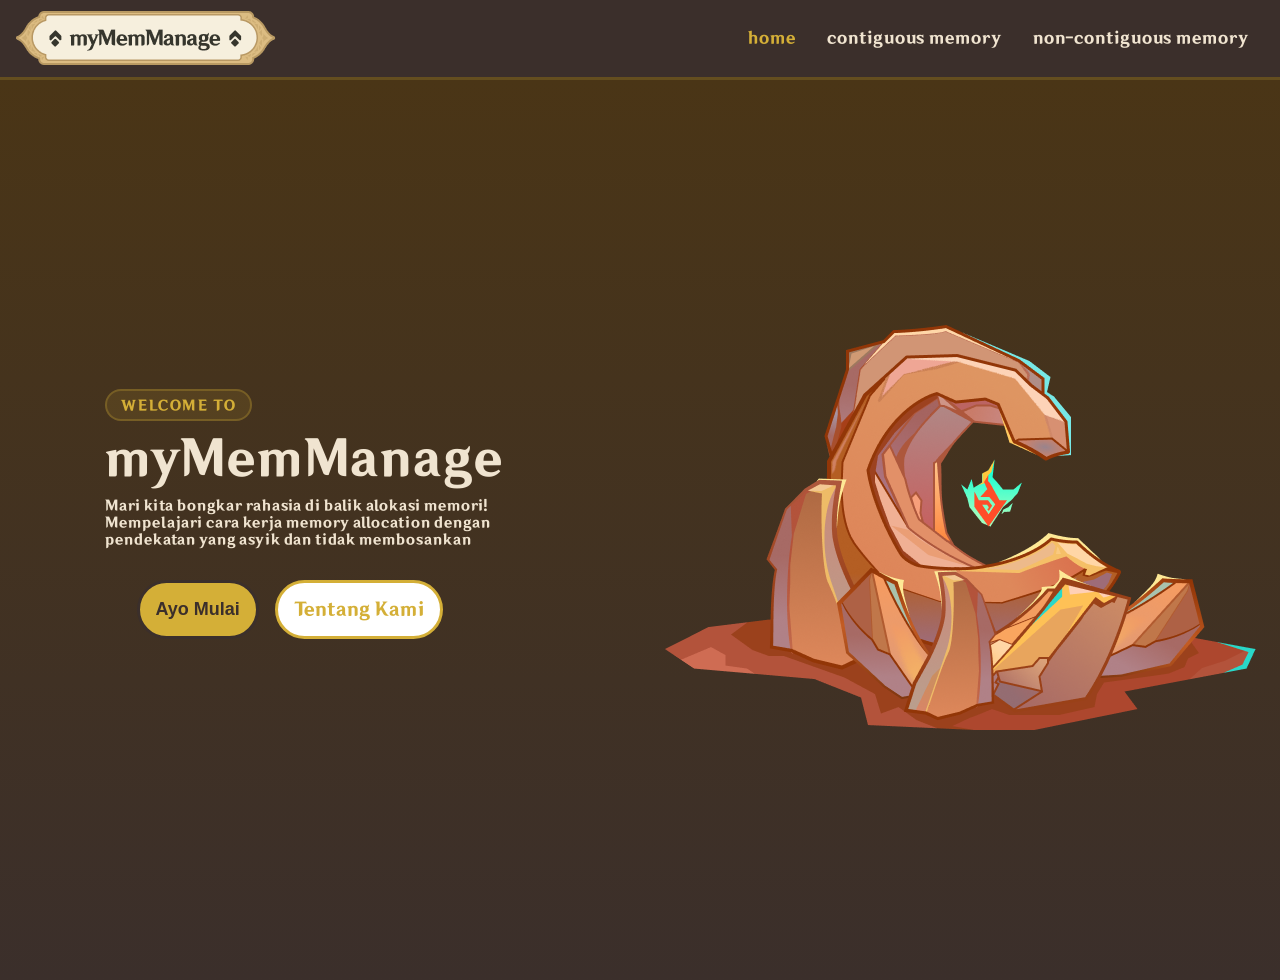
==== index.html @ b11a094e "Add files via upload" ====
<!DOCTYPE html>
<html lang="id">

<head>
    <meta charset="UTF-8">
    <meta name="viewport" content="width=device-width, initial-scale=1.0">
    <title>myMemManage - Manajemen Memori Sistem Operasi</title>
    <link rel="stylesheet" href="style.css">
    <!-- <link rel="stylesheet" href="styles.css"> -->

    <!-- Custom font loaded via styles.css @font-face. Pastikan file font berada di folder `fonts/` -->
</head>

<body>
    <nav>
        <div class="logo">
            <img src="img/logo.png" alt="">
        </div>
        <div class="navcontent">
            <a class="now" href="index.html">home</a>
            <a href="contiguous.html">contiguous memory</a>
            <a href="noncontiguous.html">non-contiguous memory</a>
        </div>
    </nav>
    <main class="scroller">
        <section class="s1">
            <div class="informasi">
                <div class="badge">
                    WELCOME TO
                </div>
                <div class="title">
                    myMemManage
                </div>
                <p class="homeDeskripsi">
                    Mari kita bongkar rahasia di balik alokasi memori! <br>
                    Mempelajari cara
                    kerja memory allocation dengan pendekatan
                    yang asyik dan tidak membosankan
                </p>
                <div class="homeButton1">
                    <button id="start-cta" class="homebutton1">Ayo Mulai</button>
                    <button id="about-btn" class="homebutton2">Tentang Kami</button>
                </div>
            </div>
            <div class="gambar">
                <img src="img/banner-illustration.png" alt="banner illustration">
            </div>
        </section>
        <section class="s2">
            <button class="content-nav prev" id="content-prev" aria-label="Previous page">
                    <img src="img/ikonnext.png" alt="Previous" class="nav-icon">
            </button>
            </div>
            <div class="h2border" id="h2border">
                <div class="h2title" id="h2title">
                    CONTIGUOUS MEMORY ALOCATION
                </div>
                <div class="h2deskripsi" id="h2deskripsi">
                    Salah satu metode manajemen memori paling dasar: setiap proses mendapatkan satu blok memori tunggal yang berkelanjutan. Metode ini sederhana namun rentan fragmentasi dan pemborosan ruang memori.
                </div>
                <div class="h2button">
                    <a class="homebutton1" href="contiguous.html">MULAI BELAJAR</a>
                    <a class="homebutton2" id="sim-btn" href="contiguous-practice.html">SIMULASI</a>
                    <a class="homebutton2" id="lat-btn" href="">LATIHAN</a>
                </div>
            </div>
            <button class="content-nav next" id="content-next" aria-label="Next page">
                    <img src="img/ikonnext.png" alt="Next" class="nav-icon">
            </button>
        </section>
        <section class="about-section">
        <div class="about-container container">
            <div class="about-inner">
                <h2 class="section-title">Tim Pengembang</h2>
                <p class="section-subtitle">Para ksatria yang membangun website ini</p>
                <div class="developers-grid">
                    <div class="developer-card">
                        <a href="https://youtube.com/clip/UgkxIiQjH1Uf32EOOM_zgAeAtCH2bLeSWOF2?si=AvWr2RPo5oJPWeBA"
                            class="developer-link" target="_blank" rel="noopener">
                            <div class="developer-avatar">
                                <img src="img/member1.png" alt="Developer 1">
                                <div class="avatar-frame"></div>
                            </div>
                        </a>
                        <h4 class="developer-name">Yusuf Abdurrahman</h4>
                    </div>

                    <div class="developer-card">
                        <a href="https://youtube.com/clip/UgkxIiQjH1Uf32EOOM_zgAeAtCH2bLeSWOF2?si=AvWr2RPo5oJPWeBA"
                            class="developer-link" target="_blank" rel="noopener">
                            <div class="developer-avatar">
                                <img src="img/member2.png" alt="Developer 2">
                                <div class="avatar-frame"></div>
                            </div>
                        </a>
                        <h4 class="developer-name">Muhammad Rifki Yusria Hatta</h4>
                    </div>

                    <div class="developer-card">
                        <a href="https://youtube.com/clip/UgkxIiQjH1Uf32EOOM_zgAeAtCH2bLeSWOF2?si=AvWr2RPo5oJPWeBA"
                            class="developer-link" target="_blank" rel="noopener">
                            <div class="developer-avatar">
                                <img src="img/member3.png" alt="Developer 3">
                                <div class="avatar-frame"></div>
                            </div>
                        </a>
                        <h4 class="developer-name">Fadhel Mochamad Syahrushiam</h4>
                    </div>

                    <div class="developer-card">
                        <a href="https://youtube.com/clip/UgkxIiQjH1Uf32EOOM_zgAeAtCH2bLeSWOF2?si=AvWr2RPo5oJPWeBA"
                            class="developer-link" target="_blank" rel="noopener">
                            <div class="developer-avatar">
                                <img src="img/member4.png" alt="Developer 4">
                                <div class="avatar-frame"></div>
                            </div>
                        </a>
                        <h4 class="developer-name">Yasraf Syifa Maulana</h4>
                    </div>

                    <div class="developer-card">
                        <a href="https://youtube.com/clip/UgkxIiQjH1Uf32EOOM_zgAeAtCH2bLeSWOF2?si=AvWr2RPo5oJPWeBA"
                            class="developer-link" target="_blank" rel="noopener">
                            <div class="developer-avatar">
                                <img src="img/member5.png" alt="Developer 5">
                                <div class="avatar-frame"></div>
                            </div>
                        </a>
                        <h4 class="developer-name">Aditya Ihsan Maulana</h4>
                    </div>

                    <div class="developer-card">
                        <a href="https://youtube.com/clip/UgkxIiQjH1Uf32EOOM_zgAeAtCH2bLeSWOF2?si=AvWr2RPo5oJPWeBA"
                            class="developer-link" target="_blank" rel="noopener">
                            <div class="developer-avatar">
                                <img src="img/member6.png" alt="Developer 6">
                                <div class="avatar-frame"></div>
                            </div>
                        </a>
                        <h4 class="developer-name">Muhammad Ziya Pasya Alghifari</h4>
                    </div>
                </div>
            </div>
    </section>
    <section class="footer">
        <div class="container footer-inner">
            <p class="footer-credit">Dibuat oleh Mahasiswa Informatika 2025 Universitas Siliwangi</p>
            <p class="footer-copy small">Copyright © Siliwangi University. All Rights Reserved <br>Tasikmalaya,
                Indonesia</p>
        </div>
    </section>
    </main>
    <script src="script.js"></script>
</body>

</html>
---- style.css ----
@font-face {
    font-family: "hywenhei";
    src: url(fonts/HYWenHei-85W.ttf);
    font-weight: 100 900;
    font-style: normal;
    font-display: swap;
}

*,
html {
    padding: 0;
    margin: 0;
}

body {
    font-size: 14px;
    font-family: 'hywenhei';
}



nav {
    background-color: #3b2f2b;
    font-family: 'hywenhei';
    height: 2.8rem;
    display: flex;
    justify-content: space-between;
    padding: 1rem;
    border-bottom: #644e1f solid;
    position: sticky;
    top: 0;
    z-index: 1000;

}

.navcontent {
    display: flex;
    justify-content: space-around;
    align-items: center;
}

.navcontent a {
    text-decoration: none;
    color: #f0e4d0;
    margin: 0 1rem;
    font-size: 16px;
    transition: all 0.2s ease-in-out;

}

.navcontent a:hover{
    transition: all 0.2s ease-in-out;
    transform: translateY(-1px);
    color: #d4af37;
    
}

.navcontent .now{
    color: #d4af37;
    
}

.logo {
    display: flex;
    align-items: center;
}

.scroller {
    height: 100vh;
    overflow-y: scroll;
    position: relative;
    scroll-snap-type: y mandatory;
}

.scroller::-webkit-scrollbar {
    display: none;
}

section {
    height: 100vh;
    scroll-snap-align: start;
}

.s1 {
    display: flex;
    justify-content: center;
    align-items: center;
    background-color: #3b2f2b;
    background-image: linear-gradient(to bottom, #4A3516, #3b2f2b);
}

.s2 {
    background-image: linear-gradient(to bottom, #F0E4D0, #cca46b);
    display: flex;
    justify-content: center;
    align-items: center;
    padding: 2rem;
}

.about-section {
    background-image: linear-gradient(to bottom, #cca46b, #F0E4D0);
    display: flex;
    flex-direction: column;
    justify-content: center;
    align-items: center;
    padding: 2rem;
}

/* section .footer{
    height: 30vh;
    scroll-snap-align: start;

} */


/* infoooo */

.badge {
    display: inline-block;
    background: rgba(212, 175, 55, 0.12);
    color: #d4af37;
    border: 2px solid rgba(212, 175, 55, 0.26);
    padding: 0.35rem 0.9rem;
    border-radius: 20px;
    font-weight: 800;
    letter-spacing: 1px;
    margin-bottom: 0.55rem;
}

.title {
    font-size: 48px;
    color: #f0e4d0;
    margin-bottom: 0.55rem;

}

.homeDeskripsi {
    color: #f0e4d0;
}

.informasi {
    font-family: 'hywenhei';
    padding: 5rem;
    margin: 1rem;
    max-width: 35%;
    /* background-color: blue; */


}

.homeButton1 {
    display: flex;
    gap: 1rem;
    align-items: center;
    margin: 2rem;
}

.homebutton1 {
    background-color: #d4af37;
    font-size: 18px;
    padding: 1rem;
    border-radius: 40px;
    border: 3px #3b2f2b solid;
    color: #3b2f2b;
    font-weight: bold;
}

.homebutton2 {
    border-style: none;
    border: 3px #d4af37 solid;
    background-color: #fff;
    font-size: 18px;
    padding: 1rem;
    border-radius: 40px;
    color: #d4af37;
    font-family: 'hywenhei';
    font-weight: bold;


}

.gambar {
    max-width: 50%;
    margin: 1rem;
    /* background-color: blue; */

}

/* =======================home2===================================== */

.h2border {
    border: #A1815B 5px solid;
    background-color: #D6C687;
    border-radius: 3rem;
    padding: 2rem;
    display: flex;
    flex-direction: column;
    justify-content: center;
    align-items: center;
    width: 75%;
    /* height: 70%; */
}

.h2title {
    font-size: 32px;
    margin-bottom: 1rem;
}

.h2deskripsi {
    color: #4A3516;
    width: 80%;
    text-align: justify;
    font-size: 22px;
}

.h2button {
    margin-top: 3rem;
    margin-bottom: 2rem;
}

.h2button a {
    text-decoration: none;

}

.content-nav {
    background-color: #fff;
    width: 56px;
    height: 96px;
    border-radius: 14px;
    display: inline-flex;
    align-items: center;
    justify-content: center;
    font-size: 36px;
    cursor: pointer;
    transition: all 0.2s ease-in-out;
    z-index: 5;
}

/* Icon image inside nav buttons */
.content-nav .nav-icon {
    width: 11rem;
    height: 11rem;
    display: block;
    /* background-color: #fff; */

    /* object-fit: contain; */
    /* make sure the icon is crisp against the button background */
    filter: drop-shadow(0 2px 4px rgba(0, 0, 0, 0.35));
}

/* rotate the prev icon 180deg so the same image can be reused */
.content-nav.prev .nav-icon {
    transform: rotate(180deg);
}

/* slightly reduce glyph/button padding so the icon sits centered visually */
.content-nav {
    padding: 6px;
}

.content-nav.prev {
    left: -28px;
}

.content-nav.next {
    right: -28px;
}

.content-nav:hover {
    transform: scale(1.1);
    transition: all 0.2s ease-in-out;
}

.content-nav:active{
    transform: scale(1);
    transition: all 0.2s ease-in-out;
}

/* =======================profil===================================== */
.h3info {
    font-size: 32px;
    margin-bottom: 1rem;
    display: flex;
    flex-direction: column;
    justify-content: center;
    align-items: center;
}

.h3subtitle {
    color: #4A3516;
    width: 80%;
    font-size: 18px;
}

.about-container {
    margin: 0 auto;
    position: relative;
    align-items: center;
    justify-content: center;
    display: flex;
    width: 90%;
    height: 75%;
}
.section-title{
    font-size: 32px;
}
.section-subtitle{
    color: #4A3516;
    font-size: 22px;
}



.about-inner {
    /* background-color: #fff; */
    display: flex;
    flex-direction: column;
    align-items: center;
    justify-content: flex-start;
    pointer-events: none;
}

.about-inner * {
    pointer-events: auto;
}

.developers-grid {
    display: grid;
    grid-template-columns: repeat(6, 1fr);
    gap: 3rem;
    margin-top: 2rem;
    padding: 2rem;
    border: #A1815B 5px solid;
    background-color: #D6C687;
    /* width: 90%;
    height: 70%; */
    border-radius: 3rem;
}

.developer-card {
    text-align: center;
    transition: transform 0.3s ease;
}

.developer-card:hover {
    transform: translateY(-10px);
}

.developer-avatar {
    position: relative;
    width: 160px;
    height: 250px;
    /* vertical frame height to match decorative border */
    margin: 0 auto 1rem;
    display: flex;
    align-items: center;
    justify-content: center;
}

.developer-avatar img {
    /* the member photo sits inside the decorative frame; size it to fit inside the carved area */
    width: 78%;
    height: 72%;
    object-fit: cover;
    display: block;
    border-radius: 6px;
}

.developer-card:hover .developer-avatar img {
    box-shadow: 0 12px 30px rgba(212, 175, 55, 0.6);
    transform: scale(1.03);
}

.avatar-frame {
    /* use the uploaded decorative border for each developer card */
    position: absolute;
    left: 0;
    top: 0;
    right: 0;
    bottom: 0;
    background-image: url("img/borderabout.png");
    background-repeat: no-repeat;
    background-position: center;
    background-size: 100% 100%;
    pointer-events: none;
    opacity: 0.95;
}

.developer-card:hover .avatar-frame {
    opacity: 1;
}

.developer-name {
    font-size: 1.1rem;
    color: var(--brown-dark);
    font-weight: 600;
    text-shadow: 1px 1px 2px rgba(0, 0, 0, 0.1);
}

/* ====================footer================================ */
.footer {
    display: flex;
    justify-content: center;
    align-items: center;
    background-color: #3b2f2b;
    text-align: center;
    background-image: linear-gradient(to bottom, #4A3516, #3b2f2b);
}

.footer-text {
    font-size: 1.1rem;
    
}

.footer-subtext {
    font-size: 0.9rem;
    opacity: 0.8;
}

.footer {
    height: 30vh;
    border-top: 1px solid rgba(255, 255, 255, 0.03);
}

.footer-inner {
    max-width: 1120px;
    margin: 0 auto;
    text-align: center;
    padding: 0 18px;
}

.footer-nav {
    display: flex;
    justify-content: center;
    gap: 28px;
    margin-bottom: 18px;
    flex-wrap: wrap;
}

.footer-nav a {
    opacity: 0.86;
    font-size: 0.92rem;
    text-decoration: none;
    transition: color 0.15s ease, opacity 0.15s ease;
}

.footer-nav a:hover {
    opacity: 1;
}

.footer-logo-wrap {
    margin: 6px 0 12px;
}

.footer-logo {
    width: 160px;
    height: auto;
    display: inline-block;
    filter: drop-shadow(0 8px 18px rgba(0, 0, 0, 0.6)) saturate(120%);
}

.footer-copy {
    color: var(--cream, #f6efe6);
    opacity: 0.72;
    font-size: 0.9rem;
    line-height: 1.45;
    margin: 8px auto 0;
    max-width: 900px;
}

.footer-copy.small {
    font-size: 0.78rem;
    opacity: 0.56;
    margin-top: 8px;
}

.footer-credit{
    color: #d4af37;
}



@media screen and (max-width: 768px) {
    body {
        font-size: 14px;
    }
    
    .navcontent {
        display: none;
    }

    .s1 {
        display: flex;
        justify-content: center;
        flex-wrap: wrap;
    }
}
---- styles.css ----
* {
  margin: 0;
  padding: 0;
  box-sizing: border-box;
}

/* Custom font embedding: let browser load the font files from the local `fonts/` folder. */
@font-face {
  font-family: "HYWenHei-85W";
  src: local("HYWenHei-85W"), url("fonts/HYWenHei-85W.woff2") format("woff2"),
    url("fonts/HYWenHei-85W.woff") format("woff"),
    url("fonts/HYWenHei-85W.ttf") format("truetype");
  font-weight: 100 900;
  font-style: normal;
  font-display: swap;
}

:root {
  /* adjusted palette to match reference: dark chocolate + warm gold + cream */
  /* softened/dimmed dark browns — made slightly lighter for better readability */
  --bg-dark: #3b2f2b; /* page background, a touch lighter */
  --panel-mid: #4a352f; /* mid tone for sections, slightly lifted */
  --brown-medium: #7a5a48; /* warmer medium brown */
  --brown-dark: #42312a; /* primary text brown — lighter than before */
  --gold: #d4af37;
  --gold-light: #f4d03f;
  --gold-dark: #b8860b;
  --cream: #f0e4d0; /* softer cream for cards */
  --shadow: rgba(0, 0, 0, 0.35);
  /* brand frame tuning: horizontal extra and vertical extra (include px) */
  --brand-frame-horiz: 64px;
  --brand-frame-vert: 18px;

  /* --navbar-top: rgba(47, 36, 32, 0.95);
  --navbar-bottom: rgba(63, 50, 45, 0.9); */
  --navbar-top: #3e3631;
  --navbar-bottom: #413934;

  --navright-top: rgba(58, 44, 34, 0.9);
  --navright-bottom: rgba(72, 54, 40, 0.88);

  --brand-plate-top: #352a26;
  --brand-plate-bottom: #2a1f1c;
  --brand-plate-border: #8a624f;
}



body {
  font-family: "HYWenHei-85W", sans-serif;
  /* add a subtle repeating diamond SVG tile on top, then radial highlight and diagonal textures */
  background-color: var(--bg-dark);
  background-image: url("data:image/svg+xml;utf8,<svg xmlns='http://www.w3.org/2000/svg' width='40' height='40'><polygon points='20,0 40,20 20,40 0,20' fill='%233F322D' opacity='0.04'/></svg>"),
    radial-gradient(
      circle at 10% 10%,
      rgba(212, 175, 55, 0.02) 0,
      transparent 30%
    ),
    linear-gradient(45deg, rgba(255, 255, 255, 0.01) 25%, transparent 25%),
    linear-gradient(-45deg, rgba(255, 255, 255, 0.01) 25%, transparent 25%);
  background-size: 40px 40px, cover, 40px 40px, 40px 40px;
  background-repeat: repeat, no-repeat, repeat, repeat;
  color: var(--brown-dark);
  overflow-x: hidden;
  min-height: 100vh;
}

/* Navbar Styles */
nav {
    background-color: #3b2f2b;
    height: 5rem;
    display: flex;
    justify-content: space-between;
    padding: 1rem;
    border-bottom: #644e1f solid;
    position: sticky;
    top: 0;
    z-index: 1000;

}

.navcontent {
    display: flex;
    justify-content: space-around;
    align-items: center;
}

.navcontent a {
    text-decoration: none;
    color: #f0e4d0;
    margin: 0 1rem;
    font-size: 16px;
    transition: all 0.2s ease-in-out;

}

.navcontent a:hover{
    transition: all 0.2s ease-in-out;
    transform: translateY(-1px);
    color: #d4af37;
}

.logo {
    display: flex;
    align-items: center;
}

.navcontent .now{
        color: #d4af37;

    /* text-decoration: underline; */
    font-weight: bolder;
}
/* Banner Section */
.banner {
  min-height: 90vh;
  display: flex;
  align-items: center;
  justify-content: center;
  position: relative;
  padding: 4rem 2rem;
  overflow: hidden;
}

.banner::before {
  content: "";
  position: absolute;
  top: 0;
  left: 0;
  right: 0;
  bottom: 0;
  /* dark overlay to improve contrast for banner text + decorative radial highlights */
  /* slightly lighter overlay so gold/cream text reads better */
  background: linear-gradient(rgba(141, 92, 1, 0.35), rgba(16, 12, 10, 0.35));
  pointer-events: none;
  z-index: 1;
}

.banner-content {
  text-align: center;
  z-index: 2;
  position: relative;
  max-width: 900px;
}

.banner-shapes {
  position: absolute;
  width: 100%;
  height: 100%;
  top: 0;
  left: 0;
  z-index: 0;
}

.shape {
  position: absolute;
  border: 3px solid var(--gold);
  opacity: 0.2;
  animation: float 6s ease-in-out infinite;
}

.shape-2 {
  width: 150px;
  height: 150px;
  top: 60%;
  right: 15%;
  border-radius: 50%;
  animation-delay: 2s;
}

.shape-3 {
  width: 180px;
  height: 180px;
  bottom: 15%;
  left: 20%;
  border-radius: 60% 40% 30% 70% / 60% 30% 70% 40%;
  animation-delay: 4s;
}

@keyframes float {
  0%,
  100% {
    transform: translateY(0) rotate(0deg);
  }
  50% {
    transform: translateY(-20px) rotate(5deg);
  }
}

.logo-container {
  margin-bottom: 2rem;
}

.logo-circle {
  width: 150px;
  height: 150px;
  margin: 0 auto 1.5rem;
  background: linear-gradient(135deg, var(--gold) 0%, var(--gold-light) 100%);
  border-radius: 50%;
  display: flex;
  align-items: center;
  justify-content: center;
  box-shadow: 0 0 30px rgba(212, 175, 55, 0.6),
    inset 0 0 20px rgba(255, 255, 255, 0.3);
  border: 5px solid var(--brown-dark);
  position: relative;
  animation: pulse 3s ease-in-out infinite;
}

/* Navbar logo image (uploaded by user: img/logo.png) */
.nav-left .brand .nav-logo {
  height: 50px; /* keep same size as before */
  width: auto;
  display: block;
  object-fit: contain;
  border-radius: 0; /* plain image, no rounding */
  background: transparent; /* preserve PNG alpha */
  background-color: transparent;
  /* remove any decorative effects so logo is plain */
  box-shadow: none;
  filter: none;
}

.nav-left .brand:hover {
  /* keep hover neutral so the logo doesn't gain extra decorative plates */
  box-shadow: none;
  transform: none;
}

/* Hide any leftover .brand-text inside navbar if present */
.nav-left .brand .brand-text {
  display: none;
}

/* remove previous ornamental frame pseudo-elements; the pill look is handled by .brand-text directly */
.brand-text::before {
  /* subtle inner decorative line to mimic the inset stroke seen in the reference */
  content: "";
  position: absolute;
  left: 4px;
  right: 4px;
  top: 4px;
  bottom: 4px;
  border-radius: 22px;
  pointer-events: none;
  box-shadow: inset 0 2px 0 rgba(255, 255, 255, 0.06),
    inset 0 -1px 0 rgba(0, 0, 0, 0.12);
  border: 2px solid rgba(255, 255, 255, 0.03);
}

.banner-title {
  font-size: 4.5rem;
  font-weight: 800;
  color: var(--gold);
  /* bright gold face with a subtle dark stroke and luminous glow */
  -webkit-text-stroke: 1px rgba(46, 36, 32, 0.6);
  text-shadow: 0 8px 20px rgba(0, 0, 0, 0.75), 0 2px 0 rgba(0, 0, 0, 0.6),
    0 0 20px rgba(212, 175, 55, 0.25);
  margin-bottom: 1rem;
  letter-spacing: 3px;
}

.greeting-text {
  font-size: 2rem;
  color: rgba(240, 228, 208, 0.96); /* near-cream for readability */
  margin-bottom: 1rem;
  font-weight: 700;
  text-shadow: 0 6px 14px rgba(0, 0, 0, 0.65), 0 0 10px rgba(212, 175, 55, 0.06);
}

.banner-description {
  font-size: 1.3rem;
  color: rgba(240, 228, 208, 0.88); /* softened cream for body copy */
  margin-bottom: 2.5rem;
  line-height: 1.6;
  text-shadow: 0 3px 10px rgba(0, 0, 0, 0.45);
}

.cta-button {
  background: linear-gradient(135deg, var(--gold) 0%, var(--gold-dark) 100%);
  color: var(--brown-dark);
  border: none;
  padding: 1.2rem 3rem;
  font-size: 1.3rem;
  font-weight: 700;
  font-family: inherit;
  border-radius: 50px;
  cursor: pointer;
  box-shadow: 0 8px 20px var(--shadow), inset 0 2px 5px rgba(255, 255, 255, 0.3);
  transition: all 0.3s ease;
  position: relative;
  overflow: hidden;
  text-transform: uppercase;
  letter-spacing: 2px;
  border: 3px solid var(--brown-dark);
}

.cta-button::before {
  content: "";
  position: absolute;
  top: 0;
  left: -100%;
  width: 100%;
  height: 100%;
  background: linear-gradient(
    90deg,
    transparent,
    rgba(255, 255, 255, 0.3),
    transparent
  );
  transition: left 0.5s;
}

.cta-button:hover::before {
  left: 100%;
}

.cta-button:hover {
  transform: translateY(-3px);
  box-shadow: 0 12px 25px var(--shadow),
    inset 0 2px 5px rgba(255, 255, 255, 0.4);
}

.cta-button:active {
  transform: translateY(-1px);
}

.button-text {
  margin-right: 10px;
}

.button-shield {
  font-size: 1.5rem;
}

/* --- Reworked Banner Styles (override earlier banner rules) --- */
.banner {
  min-height: 70vh;
  display: flex;
  align-items: center;
  position: relative;
  padding: 3.5rem 2rem 6rem 2rem;
  overflow: visible;
  background: linear-gradient(
    180deg,
    rgba(16, 12, 10, 0.14),
    rgba(16, 12, 10, 0.22)
  );
}

.banner-inner {
  display: flex;
  gap: 2.5rem;
  align-items: center;
  width: 100%;
  max-width: 1400px;
  margin: 0 auto;
  z-index: 3;
}

.banner-left {
  flex: 1 1 520px;
  color: var(--cream);
  text-align: left;
  padding: 2rem 1rem;
}

.badge {
  display: inline-block;
  background: rgba(212, 175, 55, 0.12);
  color: var(--gold);
  border: 2px solid rgba(212, 175, 55, 0.26);
  padding: 0.35rem 0.9rem;
  border-radius: 20px;
  font-weight: 800;
  letter-spacing: 1px;
  /* reduced gap to title for tighter grouping */
  margin-bottom: 0.55rem;
}

.banner-title {
  font-size: 3.4rem;
  line-height: 1.02;
  /* reduce top margin so badge and title sit closer together, and increase gap to subtitle */
  margin: 0.45rem 0 1rem 0;
  color: var(--cream);
  text-shadow: 0 8px 20px rgba(0, 0, 0, 0.6), 0 0 12px rgba(212, 175, 55, 0.08);
  -webkit-text-stroke: 0.6px rgba(46, 36, 32, 0.6);
}

.banner-subtitle {
  font-size: 1.15rem;
  color: rgba(240, 228, 208, 0.9);
  /* ensure comfortable spacing below title */
  margin: 0.9rem 0 1.6rem 0;
  max-width: 620px;
}

.banner-actions {
  display: flex;
  gap: 1rem;
  margin-top: 1.2rem;
}

.cta-button.primary {
  background: linear-gradient(135deg, var(--gold) 0%, var(--gold-dark) 100%);
  color: var(--brown-dark);
  border: 3px solid var(--brown-dark);
  padding: 0.9rem 1.6rem;
  font-weight: 800;
  border-radius: 999px;
}

.cta-button.ghost {
  background: transparent;
  color: #83630d;
  border: 3px solid #755807;
  padding: 0.8rem 1.4rem;
  border-radius: 999px;
}

.banner-right {
  flex: 1 1 560px;
  display: flex;
  align-items: center;
  justify-content: center;
  position: relative;
  padding: 0 1rem;
}

.banner-illustration {
  width: 100%;
  max-width: 780px;
  height: auto;
  display: block;
  object-fit: contain;
  transform: translateX(6%);
  filter: drop-shadow(0 18px 26px rgba(0, 0, 0, 0.6));
}

.banner-ribbon {
  position: absolute;
  left: 0;
  right: 0;
  bottom: -2rem;
  height: 110px;
  background: linear-gradient(
    90deg,
    rgba(212, 175, 55, 0.95),
    rgba(196, 144, 56, 0.9)
  );
  clip-path: polygon(0 10%, 100% 0%, 100% 70%, 0% 100%);
  box-shadow: 0 -10px 40px rgba(0, 0, 0, 0.5);
  z-index: 2;
  opacity: 0.95;
}

@keyframes float {
  0%,
  100% {
    transform: translateY(0) rotate(0deg);
  }
  50% {
    transform: translateY(-16px) rotate(4deg);
  }
}

/* keep CTA base class behaviors */
.cta-button {
  font-family: inherit;
  cursor: pointer;
  transition: all 0.25s ease;
}
.cta-button:hover {
  transform: translateY(-3px);
}
.cta-button:active {
  transform: translateY(-1px);
}

/* Responsive tweaks for the new banner */
@media (max-width: 900px) {
  .banner-inner {
    flex-direction: column-reverse;
    gap: 1.2rem;
  }
  .banner-left {
    text-align: center;
    padding: 1rem;
  }
  .banner-right {
    width: 100%;
  }
  .banner-title {
    font-size: 2.4rem;
  }
  .banner-subtitle {
    font-size: 1rem;
  }
  .banner-ribbon {
    display: none;
  }
}

/* End reworked banner CSS */

/* Preview Section */
.preview-section {
  /* padding: 6rem 2rem; */
  background: linear-gradient(180deg, #e8d5b7 0%, #e5ba8c 100%);
  /* position: relative; */
}

.preview-section::before {
  content: "";
  position: absolute;
  top: 0;
  left: 0;
  right: 0;
  height: 100px;
  background: linear-gradient(
    180deg,
    transparent 0%,
    rgba(139, 111, 71, 0.1) 100%
  );
}

.container {
  max-width: 1400px;
  margin: 0 auto;
  margin-top: 4rem;
}

.section-title {
  font-size: 3.5rem;
  text-align: center;
  color: var(--brown-dark);
  margin-bottom: 1rem;
  text-shadow: 2px 2px 0 var(--gold), 4px 4px 8px var(--shadow);
  position: relative;
  display: inline-block;
  width: 100%;
}

.section-title::before,
.section-title::after {
  /* replace decorative sword glyph with the uploaded star icon image */
  content: "";
  display: inline-block;
  width: 44px;
  height: 44px;
  margin: 0 2rem;
  vertical-align: middle;
  background-image: url("img/staricon.png");
  background-repeat: no-repeat;
  background-position: center;
  background-size: contain;
  opacity: 0.95;
}

.section-subtitle {
  text-align: center;
  font-size: 1.3rem;
  color: var(--brown-medium);
  margin-bottom: 4rem;
}

.materials-grid {
  display: grid;
  grid-template-columns: repeat(2, 1fr);
  gap: 3rem;
  margin-top: 3rem;
}

.material-card {
  background: linear-gradient(180deg, var(--cream) 0%, #efe2c8 100%);
  border: 3px solid rgba(75, 55, 45, 0.12);
  border-radius: 18px;
  padding: 2.2rem 2rem;
  text-align: center;
  position: relative;
  box-shadow: 0 10px 30px rgba(10, 8, 6, 0.6),
    inset 0 1px 0 rgba(255, 255, 255, 0.2);
  transition: transform 0.35s ease, box-shadow 0.35s ease;
  overflow: hidden;
}

.material-card::before {
  content: "";
  position: absolute;
  top: -50%;
  left: -50%;
  width: 200%;
  height: 200%;
  background: radial-gradient(
    circle,
    rgba(212, 175, 55, 0.1) 0%,
    transparent 70%
  );
  opacity: 0;
  transition: opacity 0.4s ease;
}

.material-card:hover::before {
  opacity: 1;
}

.material-card:hover {
  transform: translateY(-8px);
  box-shadow: 0 20px 50px rgba(10, 8, 6, 0.65),
    0 0 30px rgba(212, 175, 55, 0.08);
  border-color: rgba(212, 175, 55, 0.12);
}

.card-decoration {
  position: absolute;
  font-size: 2rem;
  opacity: 0.3;
  animation: float 4s ease-in-out infinite;
}

.card-top-left {
  top: 15px;
  left: 15px;
  animation-delay: 0s;
}

.card-top-right {
  top: 15px;
  right: 15px;
  animation-delay: 1s;
}

.card-bottom-left {
  bottom: 15px;
  left: 15px;
  animation-delay: 2s;
}

.card-bottom-right {
  bottom: 15px;
  right: 15px;
  animation-delay: 3s;
}

.material-icon {
  font-size: 5rem;
  margin-bottom: 1.5rem;
  filter: drop-shadow(2px 2px 4px var(--shadow));
}

.material-title {
  font-size: 2.5rem;
  color: var(--brown-dark);
  margin-bottom: 1.5rem;
  text-shadow: 2px 2px 4px rgba(0, 0, 0, 0.1);
}

.material-description {
  font-size: 1.1rem;
  color: var(--brown-medium);
  line-height: 1.8;
  margin-bottom: 2rem;
  min-height: 80px;
}

.material-features {
  display: flex;
  justify-content: center;
  gap: 1rem;
  margin-bottom: 2rem;
  flex-wrap: wrap;
}

.feature-tag {
  background: linear-gradient(135deg, var(--gold) 0%, var(--gold-light) 100%);
  color: var(--brown-dark);
  padding: 0.5rem 1.2rem;
  border-radius: 20px;
  font-size: 0.9rem;
  font-weight: 600;
  border: 2px solid var(--brown-dark);
  box-shadow: 0 3px 8px var(--shadow);
}

.material-button {
  background: linear-gradient(
    135deg,
    var(--brown-medium) 0%,
    var(--brown-dark) 100%
  );
  color: var(--gold-light);
  border: 3px solid var(--gold);
  padding: 1rem 2.5rem;
  font-size: 1.1rem;
  font-weight: 700;
  font-family: inherit;
  border-radius: 50px;
  cursor: pointer;
  transition: all 0.3s ease;
  text-transform: uppercase;
  letter-spacing: 1px;
  box-shadow: 0 5px 15px var(--shadow);
  position: relative;
  z-index: 1;
}

.material-button:hover {
  background: linear-gradient(
    135deg,
    var(--brown-dark) 0%,
    var(--brown-medium) 100%
  );
  transform: translateY(-3px);
  box-shadow: 0 8px 20px var(--shadow);
  border-color: var(--gold-light);
}

.material-button:active {
  transform: translateY(-1px);
}

/* About Section */
.about-section {
  padding: 4rem 2rem;
  /* background: linear-gradient(180deg, #d4a574 0%,  #bd9436 50%, #c9a961 100%); */
  background: linear-gradient(180deg, #e5ba8c 0%, #e8d5b7 27%, #e5ba8c 100%);
  position: relative;
}

/* New about container using uploaded artwork as background */
.about-container {
  margin: 0 auto;
  position: relative;
  align-items: center;
  justify-content: center;
  display: flex;
  padding-top: 1rem;
  margin-top: 5rem;
  /* the visual artwork is now a real <img> (.about-art) inside this container */
}

/* artwork element (PNG) - use drop-shadow so the shadow follows the PNG alpha channel */
.about-art {
  align-items: center;
  justify-content: center;
  /* display: block; */
  width: 100rem;
  height: 35rem;
  margin-top: 12rem;
  border-radius: 28px;
  -webkit-filter: drop-shadow(0 26px 36px rgba(0, 0, 0, 0.38));
  filter: drop-shadow(0 26px 36px rgba(0, 0, 0, 0.38));
}

/* .about-inner overlays the content on top of the artwork */
.about-inner {
  position: absolute;
  left: 0;
  right: 0;
  top: 0;
  bottom: 0;
  display: flex;
  flex-direction: column;
  align-items: center;
  justify-content: flex-start;
  padding: 3.2rem 2.4rem 4.2rem 2.4rem;
  pointer-events: none; /* so clicks pass through to any interactive parts if needed; override for children */
}

.about-inner * {
  pointer-events: auto;
}

.developers-grid {
  display: grid;
  grid-template-columns: repeat(6, 1fr);
  gap: 3rem;
  margin-top: 7rem;
}

.developer-card {
  text-align: center;
  transition: transform 0.3s ease;
}

.developer-card:hover {
  transform: translateY(-10px);
}

.developer-avatar {
  position: relative;
  width: 160px;
  height: 250px; /* vertical frame height to match decorative border */
  margin: 0 auto 1rem;
  display: flex;
  align-items: center;
  justify-content: center;
}

.developer-avatar img {
  /* the member photo sits inside the decorative frame; size it to fit inside the carved area */
  width: 78%;
  height: 72%;
  object-fit: cover;
  display: block;
  border-radius: 6px;
}

.developer-card:hover .developer-avatar img {
  box-shadow: 0 12px 30px rgba(212, 175, 55, 0.6);
  transform: scale(1.03);
}

.avatar-frame {
  /* use the uploaded decorative border for each developer card */
  position: absolute;
  left: 0;
  top: 0;
  right: 0;
  bottom: 0;
  background-image: url("img/borderabout.png");
  background-repeat: no-repeat;
  background-position: center;
  background-size: 100% 100%;
  pointer-events: none;
  opacity: 0.95;
}

.developer-card:hover .avatar-frame {
  opacity: 1;
}

.developer-name {
  font-size: 1.1rem;
  color: var(--brown-dark);
  font-weight: 600;
  text-shadow: 1px 1px 2px rgba(0, 0, 0, 0.1);
}

/* Footer */
.footer {
  background: linear-gradient(180deg, var(--brown-dark) 0%, #5a3e2e 100%);
  padding: 3rem 2rem;
  text-align: center;
  position: relative;
  border-top: 3px solid var(--gold);
}
.footer-text {
  color: var(--gold-light);
  font-size: 1.1rem;
  margin-bottom: 0.5rem;
  text-shadow: 2px 2px 4px var(--shadow);
}

.footer-subtext {
  color: var(--cream);
  font-size: 0.9rem;
  opacity: 0.8;
}
.footer {
  /* theme-aware dark footer */
  background: linear-gradient(
    180deg,
    var(--brown-dark, #0f0c0a),
    rgba(10, 8, 6, 0.98)
  );
  color: var(--cream, #f6efe6);
  padding: 48px 0 36px;
  border-top: 1px solid rgba(255, 255, 255, 0.03);
}

.footer-inner {
  max-width: 1120px;
  margin: 0 auto;
  text-align: center;
  padding: 0 18px;
}

.footer-nav {
  display: flex;
  justify-content: center;
  gap: 28px;
  margin-bottom: 18px;
  flex-wrap: wrap;
}

.footer-nav a {
  color: var(--cream, #f6efe6);
  opacity: 0.86;
  font-size: 0.92rem;
  text-decoration: none;
  transition: color 0.15s ease, opacity 0.15s ease;
}

.footer-nav a:hover {
  color: var(--gold, #d4af37);
  opacity: 1;
}

.footer-logo-wrap {
  margin: 6px 0 12px;
}

.footer-logo {
  width: 160px;
  height: auto;
  display: inline-block;
  filter: drop-shadow(0 8px 18px rgba(0, 0, 0, 0.6)) saturate(120%);
}

.footer-copy {
  color: var(--cream, #f6efe6);
  opacity: 0.72;
  font-size: 0.9rem;
  line-height: 1.45;
  margin: 8px auto 0;
  max-width: 900px;
}

.footer-copy.small {
  font-size: 0.78rem;
  opacity: 0.56;
  margin-top: 8px;
}

@media (max-width: 720px) {
  .footer-nav {
    gap: 14px;
  }
  .footer-logo {
    width: 110px;
  }
  .footer-copy {
    font-size: 0.82rem;
  }
}

/* Footer credits list (names + NPM) */
.credits-wrap .footer-title {
  font-size: 1.05rem;
  color: var(--cream, #f6efe6);
  margin-bottom: 10px;
  font-weight: 600;
}

.credits-list {
  list-style: none;
  padding: 0;
  margin: 8px auto 14px;
  display: grid;
  grid-template-columns: repeat(2, minmax(160px, 1fr));
  gap: 8px 18px;
  justify-items: start;
  align-items: center;
  width: min(720px, 100%);
}

.credits-list li {
  color: var(--cream, #f6efe6);
  opacity: 0.9;
  padding: 6px 10px;
  font-size: 0.9rem; /* reduced overall */
  border-radius: 6px;
}

@media (max-width: 520px) {
  .credits-list {
    grid-template-columns: 1fr 1fr;
    width: 100%;
    gap: 6px 10px;
  }
  .credits-list li {
    font-size: 0.82rem;
    padding: 6px 8px;
  }
}

/* footer note lines */
.footer-note {
  color: var(--cream, #f6efe6);
  opacity: 0.88;
  font-size: 0.95rem;
  margin: 6px 0 2px;
}

/* reduce footer copy sizes a bit for compactness */
.footer-copy {
  font-size: 0.82rem;
}
.footer-copy.small {
  font-size: 0.72rem;
}

/* single-line footer credit */
.footer-credit {
  color: var(--cream, #f6efe6);
  opacity: 0.95;
  font-size: 0.95rem;
  margin: 0 0 10px 0;
  font-weight: 600;
}

/* Responsive Design */
@media (max-width: 1200px) {
  .developers-grid {
    grid-template-columns: repeat(3, 1fr);
  }
}

@media (max-width: 768px) {
  .materials-grid {
    grid-template-columns: 1fr;
  }

  .developers-grid {
    grid-template-columns: repeat(2, 1fr);
  }

  .banner-title {
    font-size: 4.5rem;
    font-weight: 800;
    color: var(--gold);
    /* stronger gold text with dark outline + glow to match reference */
    -webkit-text-stroke: 1px rgba(46, 36, 32, 0.6);
    text-shadow: 0 6px 14px rgba(0, 0, 0, 0.75), 0 2px 0 rgba(0, 0, 0, 0.6),
      0 0 14px rgba(212, 175, 55, 0.18);
    margin-bottom: 1rem;
    letter-spacing: 3px;
    font-size: 0.9rem;
    padding: 0.5rem 1rem;
  }
}

/* --- Content Preview / Isi Interaktif (baru) --- */
.content-section {
  padding: 3.5rem 2rem 6rem 2rem;
  position: relative;
}

.content-panel {
  max-width: 1200px;
  margin: 2rem auto 0 auto;
  display: flex;
  align-items: center;
  gap: 1rem;
  position: relative;
  justify-content: center;
}

.content-nav {
  background: transparent;
  border: transparent;
  color: transparent;
  width: 56px;
  height: 96px;
  border-radius: 14px;
  display: inline-flex;
  align-items: center;
  justify-content: center;
  font-size: 36px;
  cursor: pointer;
  position: absolute;
  top: 50%;
  transform: translateY(-50%);
  z-index: 5;
}

/* Icon image inside nav buttons */
.content-nav .nav-icon {
  width: 11rem;
  height: 11rem;
  display: block;
  object-fit: contain;
  /* make sure the icon is crisp against the button background */
  filter: drop-shadow(0 2px 4px rgba(0, 0, 0, 0.35));
}

/* rotate the prev icon 180deg so the same image can be reused */
.content-nav.prev .nav-icon {
  transform: rotate(180deg);
}

/* slightly reduce glyph/button padding so the icon sits centered visually */
.content-nav {
  padding: 6px;
}

.content-nav.prev {
  left: -28px;
}
.content-nav.next {
  right: -28px;
}

.content-nav:hover {
  transform: translateY(-52%);
}

.content-frame {
  flex: 1 1 auto;
  position: relative;
  width: 100%;
}

.content-card {
  /* container that uses the uploaded image as a background; content flows inside */
  position: relative;
  display: block;
  /* padding: 3.2rem 3.2rem 4.2rem 3.2rem; */
  /* margin: 0 auto; */
  width: 130%;
  height: 35rem;
  /* max-width: 1100px; */
  background-repeat: no-repeat;
  /* keep the frame's aspect ratio: stretch horizontally, auto height */
  background-position: center top;
  background-size: 80% 100%;
  background-image: url("img/kontenisi.png");
  align-items: center;
  justify-self: center;
  /* content inside will be positioned absolutely (inset) to match the frame area */
}

.content-body {
  position: relative;
  z-index: 2;
}

.content-title {
  font-size: 2.35rem;
  margin: 0 0 0.6rem 0;
  color: var(--brown-dark);
}

.content-title {
  font-size: 2.35rem;
  color: var(--brown-dark);
  margin-bottom: 0.8rem;
  text-shadow: 1px 1px 0 rgba(255, 255, 255, 0.06);
}

.content-desc {
  color: var(--brown-medium);
  font-size: 1.05rem;
  line-height: 1.7;
  margin-bottom: 1.6rem;
  /* margin-left: 2rem;
  margin-right: 2rem; */
  max-width: 90%;
}

.content-actions {
  display: flex;
  gap: 1rem;
  align-items: center;
}

.page-indicator {
  position: absolute;
  right: 18px;
  bottom: 18px;
  font-size: 0.95rem;
  color: rgba(60, 40, 30, 0.85);
  z-index: 6;
}

@media (max-width: 900px) {
  .content-panel {
    flex-direction: column;
  }
  .content-nav {
    display: none;
  }
  .content-card {
    padding: 2rem;
    border-radius: 18px;
    min-height: 240px;
  }
  .content-title {
    font-size: 1.6rem;
  }
  .content-desc {
    font-size: 0.98rem;
  }
}

/* --- Segmented / Choice-style navbar override (image-backed capsule) --- */
/* Use the user-supplied image `img/navbaroption.png` as the capsule background
   and let the inner links size themselves to match. Keep a color fallback. */
.nav-right {
  background-image: url("img/navbaroption.png");
  background-repeat: no-repeat;
  background-position: center;
  /* stretch the image to fill the container so it always covers the links */
  background-size: 100% 100%;
  /* fallback color if image fails to load */
  /* background-color: #b8860b; */
  padding: 8px 28px; /* slightly increased padding so links fit inside the stretched image */
  border-radius: 28px;
  display: flex;
  align-items: center;
  position: relative;
}

.nav-right .nav-link {
  background: transparent; /* links sit on top of the image */
  color: var(--brown-medium); /* agak gelap seperti diminta */
  padding: 0.5rem 1.15rem; /* tuned to fit the visual height of the image */
  border-radius: 18px;
  font-weight: 700;
  letter-spacing: 0.6px;
  text-transform: none;
  box-shadow: none;
  transition: color 0.18s ease, transform 0.12s ease;
  position: relative;
  display: inline-flex;
  align-items: center;
}

.nav-right .nav-link::after {
  display: none;
} /* remove underline in segmented style */

.nav-right .nav-link:hover {
  color: var(--gold-light);
  transform: translateY(-1px);
}

.nav-right .nav-link.active {
  color: var(--gold);
  /* remove text shadow so 'Home' appears plain */
  text-shadow: none;
}

/* Star separators are implemented as real elements (.nav-sep) inside .nav-right
   instead of pseudo-elements. This gives more precise control with flex gap. */
.nav-sep {
  /* make the nav-right fully transparent and remove any image/background */
  background: transparent;
  background-image: none;
  background-color: transparent;
  width: 18px;
  /* ensure no box-shadow so the capsule highlight disappears */
  box-shadow: none;
}

/* inner decorative stroke (subtle gold line near the top inside the capsule) */
.nav-right::before {
  /* keep a very subtle inner highlight to match the image shading (non-intrusive) */
  content: "";
  position: absolute;
  height: 100%;
  width: 100%;
  left: 0;
  top: 0;
  border-radius: 28px;
  pointer-events: none;
  /* remove the inset shadow/highlight so .nav-right appears flat/transparent */
  box-shadow: none;
}

/* make this responsive so the segmented bar compresses on small screens */
@media (max-width: 768px) {
  .nav-right {
    gap: 0.5rem;
    padding: 4px;
  }
  .nav-right .nav-link {
    padding: 0.35rem 0.8rem;
    font-size: 0.95rem;
  }
  .nav-right .nav-link.active {
    padding: 0.4rem 0.95rem;
  }
}

.content-body {
  /* place the content inside the decorative frame by insetting from the image edges
    Use the design variables defined in :root so adjustments are easy. */
  position: absolute;
  top: var(--brand-frame-vert);
  left: var(--brand-frame-horiz);
  right: var(--brand-frame-horiz);
  /* leave bottom inset so multi-line content doesn't overflow the frame */
  bottom: var(--brand-frame-vert);
  z-index: 2;

  /* make it a vertical flex container so align-items / justify-content work
    (e.g. center vertically, or use flex-start to align near the top header area). */
  display: flex;
  flex-direction: column;
  justify-content: center; /* change to center if you want vertical centering */
  align-items: center;

  /* remove the dark background and fixed height so the frame image shows through.
    If you prefer a subtle overlay, use rgba() with low alpha here. */
  background: transparent;
  color: var(--cream);
  padding: 1rem 1.5rem; /* internal spacing inside the inset area */
  overflow: hidden;
  /* background-color: #42312a; */
  margin: 0 13rem;
  gap: 3rem;
}
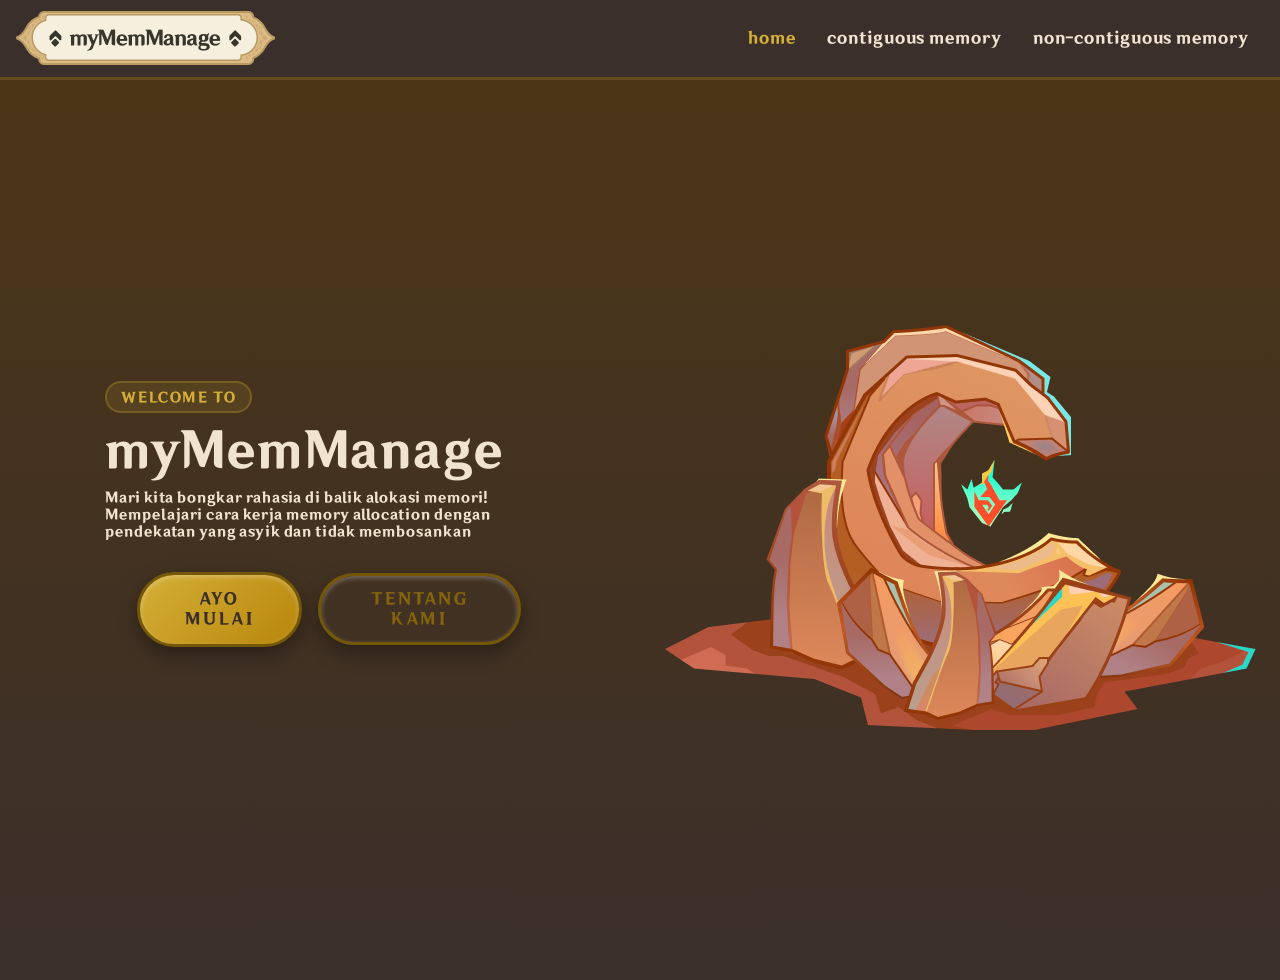
==== commit 5664efc7: "Add files via upload" ====
--- a/index.html
+++ b/index.html
@@ -38,8 +38,8 @@
                     yang asyik dan tidak membosankan
                 </p>
                 <div class="homeButton1">
-                    <button id="start-cta" class="homebutton1">Ayo Mulai</button>
-                    <button id="about-btn" class="homebutton2">Tentang Kami</button>
+                    <button id="start-cta" class="cta-button primary">Ayo Mulai</button>
+                    <button id="about-btn" class="cta-button ghost">Tentang Kami</button>
                 </div>
             </div>
             <div class="gambar">
@@ -59,9 +59,9 @@
                     Salah satu metode manajemen memori paling dasar: setiap proses mendapatkan satu blok memori tunggal yang berkelanjutan. Metode ini sederhana namun rentan fragmentasi dan pemborosan ruang memori.
                 </div>
                 <div class="h2button">
-                    <a class="homebutton1" href="contiguous.html">MULAI BELAJAR</a>
-                    <a class="homebutton2" id="sim-btn" href="contiguous-practice.html">SIMULASI</a>
-                    <a class="homebutton2" id="lat-btn" href="">LATIHAN</a>
+                    <a class="cta-button primary" href="contiguous.html">MULAI BELAJAR</a>
+                    <a class="cta-button ghost" id="sim-btn" href="contiguous-practice.html">SIMULASI</a>
+                    <a class="cta-button ghost" id="lat-btn" href="">LATIHAN</a>
                 </div>
             </div>
             <button class="content-nav next" id="content-next" aria-label="Next page">
--- a/style.css
+++ b/style.css
@@ -12,6 +12,41 @@
     margin: 0;
 }
 
+:root {
+    /* adjusted palette to match reference: dark chocolate + warm gold + cream */
+    /* softened/dimmed dark browns — made slightly lighter for better readability */
+    --bg-dark: #3b2f2b;
+    /* page background, a touch lighter */
+    --panel-mid: #4a352f;
+    /* mid tone for sections, slightly lifted */
+    --brown-medium: #7a5a48;
+    /* warmer medium brown */
+    --brown-dark: #42312a;
+    /* primary text brown — lighter than before */
+    --gold: #d4af37;
+    --gold-light: #f4d03f;
+    --gold-dark: #b8860b;
+    --cream: #f0e4d0;
+    /* softer cream for cards */
+    --shadow: rgba(0, 0, 0, 0.35);
+    /* brand frame tuning: horizontal extra and vertical extra (include px) */
+    --brand-frame-horiz: 64px;
+    --brand-frame-vert: 18px;
+
+    /* --navbar-top: rgba(47, 36, 32, 0.95);
+  --navbar-bottom: rgba(63, 50, 45, 0.9); */
+    --navbar-top: #3e3631;
+    --navbar-bottom: #413934;
+
+    --navright-top: rgba(58, 44, 34, 0.9);
+    --navright-bottom: rgba(72, 54, 40, 0.88);
+
+    --brand-plate-top: #352a26;
+    --brand-plate-bottom: #2a1f1c;
+    --brand-plate-border: #8a624f;
+}
+
+
 body {
     font-size: 14px;
     font-family: 'hywenhei';
@@ -48,16 +83,16 @@
 
 }
 
-.navcontent a:hover{
+.navcontent a:hover {
     transition: all 0.2s ease-in-out;
     transform: translateY(-1px);
     color: #d4af37;
-    
-}
-
-.navcontent .now{
+
+}
+
+.navcontent .now {
     color: #d4af37;
-    
+
 }
 
 .logo {
@@ -105,12 +140,6 @@
     align-items: center;
     padding: 2rem;
 }
-
-/* section .footer{
-    height: 30vh;
-    scroll-snap-align: start;
-
-} */
 
 
 /* infoooo */
@@ -155,6 +184,88 @@
     margin: 2rem;
 }
 
+.cta-button {
+    font-family: inherit;
+    cursor: pointer;
+    transition: all 0.25s ease;
+    font-weight: bold;
+
+}
+
+.cta-button.primary {
+    background-color: #d4af37;
+    color: #3b2f2b;
+    border: 3px solid #755807;
+    padding: 0.9rem 1.6rem;
+    font-weight: 800;
+    border-radius: 999px;
+}
+
+.cta-button.ghost {
+    background: transparent;
+    color: #83630d;
+    border: 3px solid #755807;
+    padding: 0.8rem 1.4rem;
+    border-radius: 999px;
+}
+
+.cta-button:hover {
+    transform: translateY(-3px);
+}
+
+.cta-button:active {
+    transform: translateY(-1px);
+}
+
+.cta-button {
+    background: linear-gradient(135deg, var(--gold) 0%, var(--gold-dark) 100%);
+    color: var(--brown-dark);
+    border: none;
+    padding: 1.2rem 3rem;
+    font-size: 1rem;
+    font-weight: 700;
+    font-family: inherit;
+    border-radius: 50px;
+    cursor: pointer;
+    box-shadow: 0 8px 20px var(--shadow), inset 0 2px 5px rgba(255, 255, 255, 0.3);
+    transition: all 0.3s ease;
+    position: relative;
+    overflow: hidden;
+    text-transform: uppercase;
+    letter-spacing: 2px;
+    border: 3px solid var(--brown-dark);
+}
+
+.cta-button::before {
+    content: "";
+    position: absolute;
+    top: 0;
+    left: -100%;
+    width: 100%;
+    height: 100%;
+    background: linear-gradient(90deg,
+            transparent,
+            rgba(255, 255, 255, 0.3),
+            transparent);
+    transition: left 0.5s;
+    display: none;
+}
+
+.cta-button:hover::before {
+    left: 100%;
+}
+
+.cta-button:hover {
+    transform: scale(1.1);
+    box-shadow: 0 12px 25px var(--shadow),
+        inset 0 2px 5px rgba(255, 255, 255, 0.4);
+}
+
+.cta-button:active {
+    transform: scale(1);
+}
+
+
 .homebutton1 {
     background-color: #d4af37;
     font-size: 18px;
@@ -182,7 +293,6 @@
 .gambar {
     max-width: 50%;
     margin: 1rem;
-    /* background-color: blue; */
 
 }
 
@@ -272,7 +382,7 @@
     transition: all 0.2s ease-in-out;
 }
 
-.content-nav:active{
+.content-nav:active {
     transform: scale(1);
     transition: all 0.2s ease-in-out;
 }
@@ -302,10 +412,12 @@
     width: 90%;
     height: 75%;
 }
-.section-title{
+
+.section-title {
     font-size: 32px;
 }
-.section-subtitle{
+
+.section-subtitle {
     color: #4A3516;
     font-size: 22px;
 }
@@ -410,7 +522,7 @@
 
 .footer-text {
     font-size: 1.1rem;
-    
+
 }
 
 .footer-subtext {
@@ -475,7 +587,7 @@
     margin-top: 8px;
 }
 
-.footer-credit{
+.footer-credit {
     color: #d4af37;
 }
 
@@ -485,7 +597,7 @@
     body {
         font-size: 14px;
     }
-    
+
     .navcontent {
         display: none;
     }
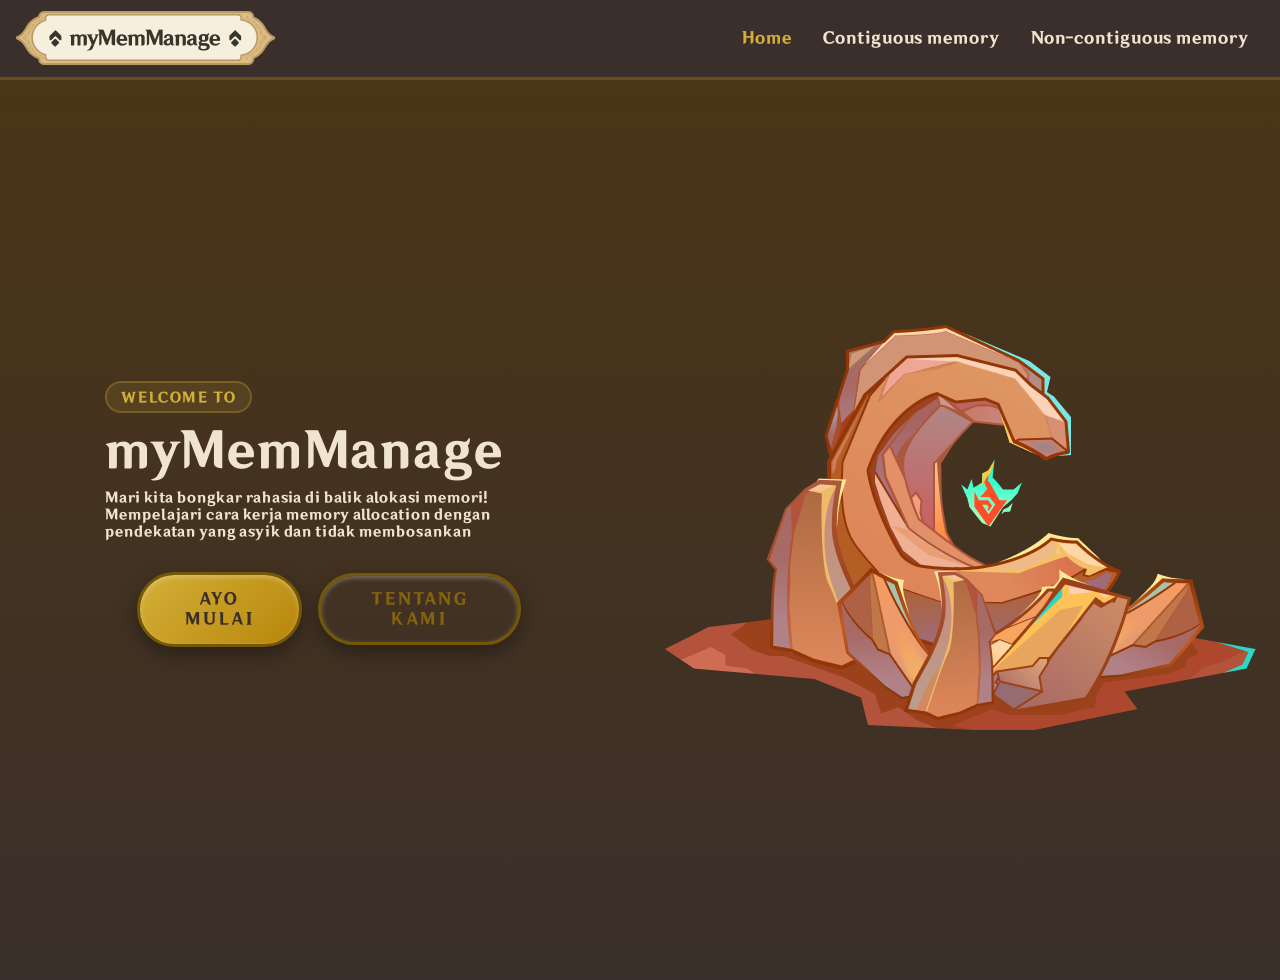
==== commit 4927971a: "fix case" ====
--- a/index.html
+++ b/index.html
@@ -7,7 +7,6 @@
     <title>myMemManage - Manajemen Memori Sistem Operasi</title>
     <link rel="stylesheet" href="style.css">
     <!-- <link rel="stylesheet" href="styles.css"> -->
-
     <!-- Custom font loaded via styles.css @font-face. Pastikan file font berada di folder `fonts/` -->
 </head>
 
@@ -17,9 +16,9 @@
             <img src="img/logo.png" alt="">
         </div>
         <div class="navcontent">
-            <a class="now" href="index.html">home</a>
-            <a href="contiguous.html">contiguous memory</a>
-            <a href="noncontiguous.html">non-contiguous memory</a>
+            <a class="now" href="index.html">Home</a>
+            <a href="contiguous.html">Contiguous memory</a>
+            <a href="noncontiguous.html">Non-contiguous memory</a>
         </div>
     </nav>
     <main class="scroller">
@@ -59,9 +58,9 @@
                     Salah satu metode manajemen memori paling dasar: setiap proses mendapatkan satu blok memori tunggal yang berkelanjutan. Metode ini sederhana namun rentan fragmentasi dan pemborosan ruang memori.
                 </div>
                 <div class="h2button">
-                    <a class="cta-button primary" href="contiguous.html">MULAI BELAJAR</a>
-                    <a class="cta-button ghost" id="sim-btn" href="contiguous-practice.html">SIMULASI</a>
-                    <a class="cta-button ghost" id="lat-btn" href="">LATIHAN</a>
+                    <a class="cta-button primary" id="start-btn">MULAI BELAJAR</a>
+                    <a class="cta-button ghost" id="sim-btn" >SIMULASI</a>
+                    <a class="cta-button ghost" id="lat-btn" >LATIHAN</a>
                 </div>
             </div>
             <button class="content-nav next" id="content-next" aria-label="Next page">
@@ -75,10 +74,10 @@
                 <p class="section-subtitle">Para ksatria yang membangun website ini</p>
                 <div class="developers-grid">
                     <div class="developer-card">
-                        <a href="https://youtube.com/clip/UgkxIiQjH1Uf32EOOM_zgAeAtCH2bLeSWOF2?si=AvWr2RPo5oJPWeBA"
+                        <a href="https://www.instagram.com/shiend_d?igsh=MWkwYzc0ano4ajRjaw=="
                             class="developer-link" target="_blank" rel="noopener">
                             <div class="developer-avatar">
-                                <img src="img/member1.png" alt="Developer 1">
+                                <img src="img/member1.jpg" alt="Developer 1">
                                 <div class="avatar-frame"></div>
                             </div>
                         </a>
@@ -86,10 +85,10 @@
                     </div>
 
                     <div class="developer-card">
-                        <a href="https://youtube.com/clip/UgkxIiQjH1Uf32EOOM_zgAeAtCH2bLeSWOF2?si=AvWr2RPo5oJPWeBA"
+                        <a href="https://www.instagram.com/rifkiyh6/"
                             class="developer-link" target="_blank" rel="noopener">
                             <div class="developer-avatar">
-                                <img src="img/member2.png" alt="Developer 2">
+                                <img src="img/member2.jpg" alt="Developer 2">
                                 <div class="avatar-frame"></div>
                             </div>
                         </a>
@@ -97,18 +96,18 @@
                     </div>
 
                     <div class="developer-card">
-                        <a href="https://youtube.com/clip/UgkxIiQjH1Uf32EOOM_zgAeAtCH2bLeSWOF2?si=AvWr2RPo5oJPWeBA"
+                        <a href="https://www.instagram.com/fdhlms_/"
                             class="developer-link" target="_blank" rel="noopener">
                             <div class="developer-avatar">
-                                <img src="img/member3.png" alt="Developer 3">
+                                <img src="img/member3.jpg" alt="Developer 3">
                                 <div class="avatar-frame"></div>
                             </div>
                         </a>
-                        <h4 class="developer-name">Fadhel Mochamad Syahrushiam</h4>
+                        <h4 class="developer-name">Fadhel Mohamad Syarushiam</h4>
                     </div>
 
                     <div class="developer-card">
-                        <a href="https://youtube.com/clip/UgkxIiQjH1Uf32EOOM_zgAeAtCH2bLeSWOF2?si=AvWr2RPo5oJPWeBA"
+                        <a href="https://www.instagram.com/yepikazo/"
                             class="developer-link" target="_blank" rel="noopener">
                             <div class="developer-avatar">
                                 <img src="img/member4.png" alt="Developer 4">
@@ -119,10 +118,10 @@
                     </div>
 
                     <div class="developer-card">
-                        <a href="https://youtube.com/clip/UgkxIiQjH1Uf32EOOM_zgAeAtCH2bLeSWOF2?si=AvWr2RPo5oJPWeBA"
+                        <a href="https://www.instagram.com/jankdit31/"
                             class="developer-link" target="_blank" rel="noopener">
                             <div class="developer-avatar">
-                                <img src="img/member5.png" alt="Developer 5">
+                                <img src="img/member5.jpg" alt="Developer 5">
                                 <div class="avatar-frame"></div>
                             </div>
                         </a>
@@ -130,10 +129,10 @@
                     </div>
 
                     <div class="developer-card">
-                        <a href="https://youtube.com/clip/UgkxIiQjH1Uf32EOOM_zgAeAtCH2bLeSWOF2?si=AvWr2RPo5oJPWeBA"
+                        <a href="https://www.instagram.com/zypasy_/"
                             class="developer-link" target="_blank" rel="noopener">
                             <div class="developer-avatar">
-                                <img src="img/member6.png" alt="Developer 6">
+                                <img src="img/member6.jpg" alt="Developer 6">
                                 <div class="avatar-frame"></div>
                             </div>
                         </a>
